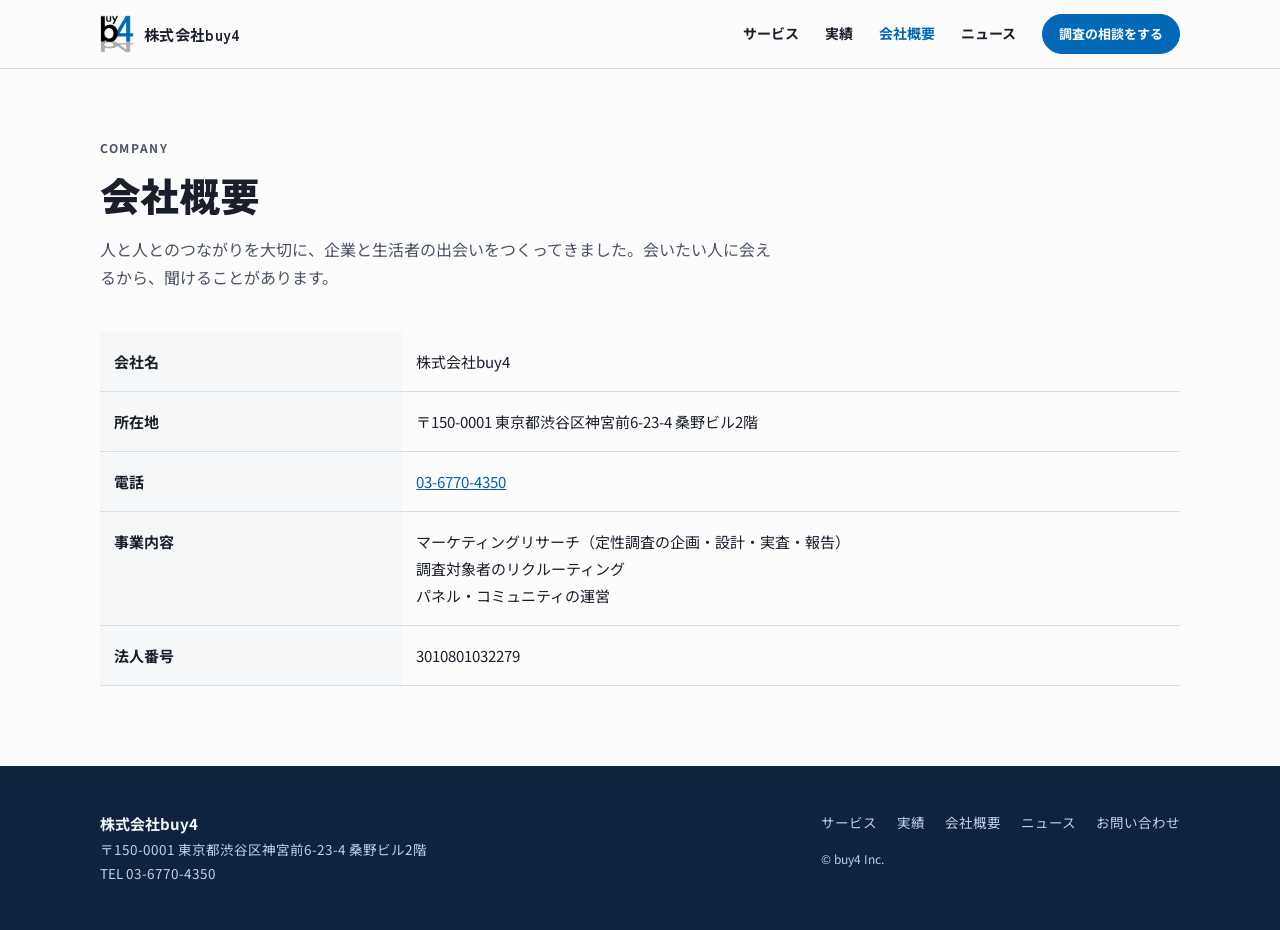
==== company/index.html @ a8a18e28 "Add buy4 corporate site Co-Authored-By: Claude Opus 5.5 (1M context) <noreply@anthropic.com> Claude-" ====
<!doctype html>
<html lang="ja">
<head>
<meta charset="utf-8">
<meta name="viewport" content="width=device-width, initial-scale=1">
<title>会社概要｜株式会社buy4</title>
<meta name="description" content="株式会社buy4の会社概要です。東京都渋谷区神宮前のマーケティングリサーチ会社です。">
<meta property="og:type" content="website">
<meta property="og:site_name" content="株式会社buy4">
<meta property="og:title" content="会社概要｜株式会社buy4">
<meta property="og:description" content="株式会社buy4の会社概要です。東京都渋谷区神宮前のマーケティングリサーチ会社です。">
<meta property="og:image" content="../assets/img/ogp.png">
<meta name="twitter:card" content="summary_large_image">
<link rel="icon" href="../assets/img/favicon-32.png" sizes="32x32">
<link rel="apple-touch-icon" href="../assets/img/apple-touch-icon.png">
<link rel="preconnect" href="https://fonts.googleapis.com">
<link rel="preconnect" href="https://fonts.gstatic.com" crossorigin>
<link rel="stylesheet" href="https://fonts.googleapis.com/css2?family=Noto+Sans+JP:wght@400;500;700&family=Zen+Kaku+Gothic+New:wght@500;700;900&display=swap">
<link rel="stylesheet" href="../assets/style.css">
</head>
<body>
<a class="skip" href="#main">本文へ移動</a>
<header class="site-header">
  <div class="in">
    <a class="brand" href="../"><img src="../assets/img/logo.png" alt="buy4" width="34" height="39"><span>株式会社buy4</span></a>
    <button class="menu-btn" type="button" aria-expanded="false" aria-controls="gnav">メニュー</button>
    <nav class="gnav" id="gnav" aria-label="メインメニュー">
      <ul>
        <li><a href="../services/">サービス</a></li>
        <li><a href="../works/">実績</a></li>
        <li><a href="../company/" aria-current="page">会社概要</a></li>
        <li><a href="../news/">ニュース</a></li>
        <li><a class="btn sm" href="../contact/">調査の相談をする</a></li>
      </ul>
    </nav>
  </div>
</header>
<main id="main">
  <section class="ph"><div class="in">
    <p class="eyebrow">COMPANY</p>
    <h1>会社概要</h1>
    <p>人と人とのつながりを大切に、企業と生活者の出会いをつくってきました。会いたい人に会えるから、聞けることがあります。</p>
  </div></section>
  <section class="sec" style="padding-top:24px"><div class="in">
    <table class="tbl">
      <tr><th>会社名</th><td>株式会社buy4</td></tr>
      <!-- TODO: 設立・代表者が決まったら下の2行のコメントを外して記入
      <tr><th>設立</th><td></td></tr>
      <tr><th>代表者</th><td></td></tr>
      -->
      <tr><th>所在地</th><td>〒150-0001 東京都渋谷区神宮前6-23-4 桑野ビル2階</td></tr>
      <tr><th>電話</th><td><a href="tel:0367704350">03-6770-4350</a></td></tr>
      <tr><th>事業内容</th><td>マーケティングリサーチ（定性調査の企画・設計・実査・報告）<br>調査対象者のリクルーティング<br>パネル・コミュニティの運営</td></tr>
      <tr><th>法人番号</th><td>3010801032279</td></tr>
    </table>
  </div></section>
</main>
<footer class="site-footer">
  <div class="in">
    <div>
      <b>株式会社buy4</b><br>
      〒150-0001 東京都渋谷区神宮前6-23-4 桑野ビル2階<br>
      TEL 03-6770-4350
    </div>
    <div>
      <ul>
        <li><a href="../services/">サービス</a></li>
        <li><a href="../works/">実績</a></li>
        <li><a href="../company/">会社概要</a></li>
        <li><a href="../news/">ニュース</a></li>
        <li><a href="../contact/">お問い合わせ</a></li>
      </ul>
      <small>© buy4 Inc.</small>
    </div>
  </div>
</footer>
<script src="../assets/main.js"></script>
</body>
</html>
---- assets/style.css ----
/* 株式会社buy4 コーポレートサイト
   色・書体はサービス紹介資料（2026）とそろえています */
:root{
  --bg:#FCFCFD; --bg2:#F6F7F9; --fg:#1A1F2B; --muted:#4A5263; --line:#D6DEE8;
  --blue:#0068B7; --blue2:#0A5FAE; --navy:#0F2340; --navy2:#18325A; --sky:#8DB8E8;
  --on-navy:#F3F6FA; --on-navy2:#BFD0E6; --chip-bg:#E3ECF7; --chip-fg:#0B3F78; --danger:#B23A3A;
  --display:'Zen Kaku Gothic New','Noto Sans JP','Hiragino Kaku Gothic ProN',Meiryo,sans-serif;
  --body:'Noto Sans JP','Hiragino Kaku Gothic ProN',Meiryo,sans-serif;
  --max:1120px;
}
*{box-sizing:border-box}
html{scroll-behavior:smooth}
body{margin:0;background:var(--bg);color:var(--fg);font-family:var(--body);font-size:16px;line-height:1.8;-webkit-text-size-adjust:100%}
img{max-width:100%;height:auto;display:block}
a{color:var(--blue2)}
h1,h2,h3{margin:0;text-wrap:balance;line-height:1.4;word-break:auto-phrase}
p{margin:0}
.in{max-width:var(--max);margin:0 auto;padding-inline:20px}
.skip{position:absolute;left:-9999px}.skip:focus{left:12px;top:12px;background:var(--bg);padding:8px 12px;z-index:99}
:focus-visible{outline:2px solid var(--blue);outline-offset:3px}

/* header */
.site-header{position:sticky;top:0;z-index:20;background:rgba(252,252,253,.94);backdrop-filter:blur(8px);border-bottom:1px solid var(--line)}
.site-header .in{display:flex;align-items:center;justify-content:space-between;gap:16px;min-height:68px}
.brand{display:flex;align-items:center;gap:10px;text-decoration:none;color:var(--fg)}
.brand img{width:34px}
.brand span{font-family:var(--display);font-weight:700;font-size:15px;letter-spacing:.02em}
.gnav ul{display:flex;align-items:center;gap:26px;list-style:none;margin:0;padding:0;font-size:14px;font-weight:700}
.gnav a{color:var(--fg);text-decoration:none}
.gnav a:hover,.gnav a[aria-current="page"]{color:var(--blue)}
.menu-btn{display:none;font:inherit;font-weight:700;font-size:14px;background:none;border:1px solid var(--line);border-radius:8px;padding:6px 12px;color:var(--fg);cursor:pointer}
@media (max-width:820px){
  .menu-btn{display:block}
  .gnav{display:none;position:absolute;left:0;right:0;top:100%;background:var(--bg);border-bottom:1px solid var(--line)}
  .gnav.open{display:block}
  .gnav ul{flex-direction:column;align-items:stretch;gap:0;padding:8px 20px 16px}
  .gnav li a{display:block;padding:12px 0;border-bottom:1px solid var(--line)}
  .gnav li:last-child a{border:0;margin-top:12px;text-align:center}
}

/* buttons */
.btn{display:inline-block;background:var(--blue);color:#FFFFFF;font-weight:700;border-radius:999px;padding:12px 26px;font-size:15px;text-decoration:none;border:1.5px solid var(--blue);transition:background .15s}
.btn:hover{background:var(--blue2)}
.btn.ghost{background:transparent;color:var(--blue)}
.btn.ghost:hover{background:var(--chip-bg)}
.btn.white{background:#FFFFFF;color:var(--blue);border-color:#FFFFFF}
.btn.sm{padding:7px 16px;font-size:13px}
.gnav .btn{color:#FFFFFF}

.eyebrow{font-size:12px;font-weight:700;color:var(--blue2);letter-spacing:.14em}

/* hero */
.hero .in{display:grid;grid-template-columns:minmax(0,1.35fr) minmax(0,1fr);gap:48px;align-items:center;padding-block:72px 56px}
@media (max-width:820px){.hero .in{grid-template-columns:minmax(0,1fr);padding-block:44px 36px;gap:28px}}
.hero h1{font-family:var(--display);font-weight:900;font-size:clamp(30px,4.4vw,50px);line-height:1.35;margin-top:14px}
.hero h1 span{display:inline-block}
.hero .lead{color:var(--muted);margin-top:18px;font-size:16.5px;max-width:34em}
.hero .ctas{display:flex;gap:12px;margin-top:28px;flex-wrap:wrap}
.net{margin:0;background:var(--navy);border-radius:20px;aspect-ratio:1/1;max-width:440px;width:100%;justify-self:end;overflow:hidden}
@media (max-width:820px){.net{justify-self:stretch;max-width:100%;aspect-ratio:16/10}}
.net canvas{width:100%;height:100%;display:block}

/* stats */
.stats{border-block:1px solid var(--line);background:var(--bg)}
.stats .in{display:grid;grid-template-columns:repeat(4,minmax(0,1fr))}
@media (max-width:820px){.stats .in{grid-template-columns:repeat(2,minmax(0,1fr))}}
.stat{padding:22px 18px;display:flex;flex-direction:column;gap:2px;border-left:1px solid var(--line)}
.stat:first-child{border-left:0}
@media (max-width:820px){.stat:nth-child(3){border-left:0}.stat:nth-child(n+3){border-top:1px solid var(--line)}}
.stat b{font-family:var(--display);font-size:clamp(22px,2.6vw,30px);font-weight:900;color:var(--blue2);font-variant-numeric:tabular-nums;line-height:1.25}
.stat span{font-size:13px;color:var(--muted)}

/* sections */
.sec{padding-block:80px}
@media (max-width:820px){.sec{padding-block:56px}}
.sec .in{display:flex;flex-direction:column;gap:32px}
.sec.alt{background:var(--bg2)}
.sec.dark{background:var(--navy);color:var(--on-navy)}
.sec.dark .eyebrow{color:var(--sky)}
.sec-h h2{font-family:var(--display);font-size:clamp(23px,2.8vw,32px);font-weight:700;margin-top:8px}
.sec-h p{color:var(--muted);margin-top:10px;max-width:40em}
.sec.dark .sec-h p{color:var(--on-navy2)}
.grid3{display:grid;grid-template-columns:repeat(3,minmax(0,1fr));gap:20px}
.grid4{display:grid;grid-template-columns:repeat(4,minmax(0,1fr));gap:16px}
@media (max-width:980px){.grid4{grid-template-columns:repeat(2,minmax(0,1fr))}}
@media (max-width:820px){.grid3{grid-template-columns:minmax(0,1fr)}}
@media (max-width:560px){.grid4{grid-template-columns:minmax(0,1fr)}}

.card{background:var(--bg);border-radius:16px;padding:30px;display:flex;flex-direction:column;gap:12px;box-shadow:0 4px 24px rgba(16,40,80,.08)}
.card .num{font-family:var(--display);font-weight:900;font-size:34px;color:var(--blue2);line-height:1}
.card h3{font-size:19px;font-weight:700;line-height:1.5}
.card p{font-size:14.5px;color:var(--muted)}

.pcard{background:var(--navy2);border-radius:16px;padding:24px;display:flex;flex-direction:column;gap:8px}
.pcard b{font-family:var(--display);font-size:30px;font-weight:900;color:var(--sky);font-variant-numeric:tabular-nums;line-height:1.2}
.pcard h3{font-size:17px;color:var(--on-navy)}
.pcard p{font-size:13.5px;color:var(--on-navy2)}
.pcard .tag{align-self:flex-start;margin-top:auto;font-size:12px;font-weight:700;background:var(--sky);color:var(--navy);border-radius:999px;padding:2px 12px}

.partner{display:grid;grid-template-columns:minmax(0,200px) minmax(0,1fr);gap:20px;align-items:center;border:1px solid rgba(141,184,232,.35);border-radius:16px;padding:24px}
@media (max-width:560px){.partner{grid-template-columns:minmax(0,1fr);gap:10px}}
.partner-h{display:flex;flex-direction:column;gap:6px;align-items:flex-start}
.partner-h b{font-family:var(--display);font-size:30px;font-weight:900;color:var(--sky);font-variant-numeric:tabular-nums;line-height:1.2}
.partner .tag{font-size:12px;font-weight:700;background:var(--sky);color:var(--navy);border-radius:999px;padding:2px 12px}
.partner h3{font-size:17px;color:var(--on-navy)}
.partner p{font-size:14px;color:var(--on-navy2);margin-top:4px}
.case{background:var(--bg);border-radius:14px;padding:24px;display:flex;flex-direction:column;gap:10px;border:1px solid var(--line)}
.chip{align-self:flex-start;font-size:12px;font-weight:700;color:var(--chip-fg);background:var(--chip-bg);border-radius:999px;padding:2px 12px}
.case h3{font-size:16.5px;line-height:1.55}
.case dl{display:grid;grid-template-columns:auto 1fr;gap:4px 12px;font-size:13.5px;color:var(--muted);margin:auto 0 0;border-top:1px solid var(--line);padding-top:12px}
.case dt{font-weight:700;color:var(--fg)}.case dd{margin:0}

.steps{display:grid;grid-template-columns:repeat(4,minmax(0,1fr));gap:16px;list-style:none;margin:0;padding:0}
@media (max-width:820px){.steps{grid-template-columns:repeat(2,minmax(0,1fr))}}
@media (max-width:480px){.steps{grid-template-columns:minmax(0,1fr)}}
.steps li{border-top:3px solid var(--blue2);padding-top:14px;display:flex;flex-direction:column;gap:6px}
.steps b{font-size:16.5px}
.steps p{font-size:14px;color:var(--muted)}

.cta{background:var(--blue);color:#FFFFFF;border-radius:20px;padding:40px;display:flex;justify-content:space-between;align-items:center;gap:24px;flex-wrap:wrap}
@media (max-width:560px){.cta{padding:28px}}
.cta h2{font-family:var(--display);font-size:clamp(20px,2.4vw,26px);font-weight:700}
.cta p{font-size:14.5px;opacity:.92;margin-top:6px}
.cta .side{display:flex;flex-direction:column;gap:10px;align-items:flex-start}
.cta .tel{font-family:var(--display);font-size:26px;font-weight:900;font-variant-numeric:tabular-nums;color:#FFFFFF;text-decoration:none}

/* sub pages */
.ph{padding-block:56px 16px}
.ph h1{font-family:var(--display);font-size:clamp(28px,3.6vw,40px);font-weight:900;margin-top:8px}
.ph p{color:var(--muted);margin-top:12px;max-width:42em}
.svc{display:grid;grid-template-columns:minmax(0,260px) minmax(0,1fr);gap:28px;padding-block:36px;border-top:1px solid var(--line)}
@media (max-width:720px){.svc{grid-template-columns:minmax(0,1fr);gap:12px}}
.svc h2{font-family:var(--display);font-size:22px;font-weight:700;margin-top:6px}
.svc ul{margin:12px 0 0;padding-left:1.2em;color:var(--muted);font-size:15px}
.methods{display:flex;flex-wrap:wrap;gap:8px;margin-top:14px;list-style:none;padding:0}
.methods li{border:1px solid var(--line);background:var(--bg);border-radius:999px;padding:5px 14px;font-size:14px}

.tbl{width:100%;border-collapse:collapse;font-size:15px}
.tbl th{width:28%;text-align:left;font-weight:700;padding:16px 14px;border-bottom:1px solid var(--line);vertical-align:top;background:var(--bg2)}
.tbl td{padding:16px 14px;border-bottom:1px solid var(--line)}
@media (max-width:560px){.tbl th,.tbl td{display:block;width:100%}.tbl th{border-bottom:0;padding-bottom:4px}.tbl td{padding-top:4px}}

/* contact */
.contact-grid{display:grid;grid-template-columns:minmax(0,1.6fr) minmax(0,1fr);gap:40px;align-items:start}
@media (max-width:860px){.contact-grid{grid-template-columns:minmax(0,1fr)}}
.form{display:grid;grid-template-columns:repeat(2,minmax(0,1fr));gap:16px}
@media (max-width:560px){.form{grid-template-columns:minmax(0,1fr)}}
.field{display:flex;flex-direction:column;gap:6px;font-size:14px;font-weight:700;min-width:0}
.full{grid-column:1/-1}
.req{color:var(--danger);font-size:11px;font-weight:700;margin-left:6px}
.form input,.form select,.form textarea{font:inherit;font-weight:400;font-size:15px;border:1px solid var(--line);border-radius:10px;padding:10px 12px;background:#FFFFFF;color:var(--fg);width:100%}
.form textarea{resize:vertical}
fieldset.field{border:0;padding:0;margin:0}
fieldset.field legend{padding:0;margin-bottom:6px}
.radios{display:flex;flex-wrap:wrap;gap:8px 18px;font-weight:400}
.radios label{display:flex;align-items:center;gap:6px}
.form-note{font-size:13px;color:var(--muted);font-weight:400}
.form-msg{grid-column:1/-1;font-size:14px;color:var(--danger)}
.form-msg.ok{color:var(--blue2)}
.aside-box{background:var(--bg2);border-radius:16px;padding:28px;display:flex;flex-direction:column;gap:14px}
.aside-box h2{font-family:var(--display);font-size:18px}
.aside-box .big{font-family:var(--display);font-size:24px;font-weight:900;color:var(--blue2);text-decoration:none;font-variant-numeric:tabular-nums}

/* news */
.news-list{list-style:none;margin:0;padding:0;border-top:1px solid var(--line)}
.news-list li{border-bottom:1px solid var(--line)}
.news-list a{display:grid;grid-template-columns:110px 96px minmax(0,1fr);gap:14px;align-items:baseline;padding:18px 4px;color:var(--fg);text-decoration:none}
.news-list a:hover h3{color:var(--blue)}
@media (max-width:560px){.news-list a{grid-template-columns:auto 1fr;gap:6px 12px}.news-list a h3{grid-column:1/-1}}
.news-list time{color:var(--muted);font-variant-numeric:tabular-nums;font-size:14px}
.news-list h3{font-size:16px;font-weight:500}
.article{max-width:760px}
.article .meta{display:flex;gap:12px;align-items:center;color:var(--muted);font-size:14px}
.article h1{font-family:var(--display);font-size:clamp(24px,3vw,32px);font-weight:700;margin-top:10px}
.article .body{margin-top:28px;display:flex;flex-direction:column;gap:18px;font-size:16px}
.back{display:inline-block;margin-top:40px;font-weight:700;font-size:14px}

/* footer */
.site-footer{background:var(--navy);color:var(--on-navy2);font-size:13.5px;padding-block:44px}
.site-footer .in{display:flex;justify-content:space-between;gap:28px;flex-wrap:wrap}
.site-footer b{color:var(--on-navy);font-size:15px}
.site-footer ul{list-style:none;margin:0;padding:0;display:flex;gap:20px;flex-wrap:wrap}
.site-footer a{color:var(--on-navy2);text-decoration:none}
.site-footer a:hover{color:var(--on-navy)}
.site-footer small{display:block;margin-top:14px;font-size:12px}

@media (prefers-reduced-motion:reduce){html{scroll-behavior:auto}*{transition:none!important}}
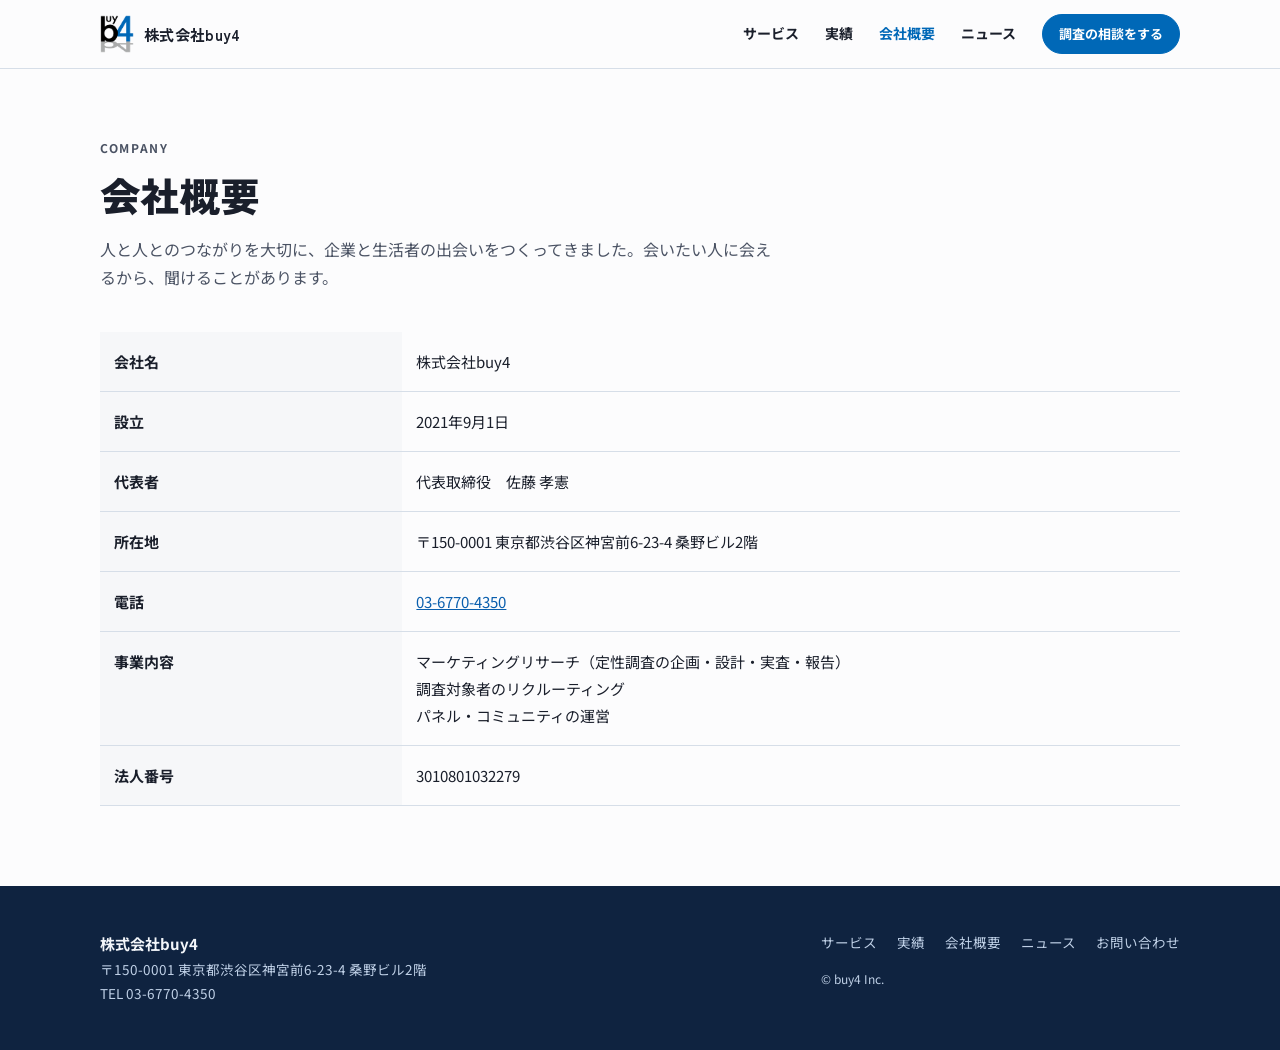
==== commit a942ccd0: "会社概要に設立日と代表者を追加 Co-Authored-By: Claude Opus 5.5 (1M context) <noreply@anthropic.com> Claude-Session:" ====
--- a/company/index.html
+++ b/company/index.html
@@ -44,10 +44,8 @@
   <section class="sec" style="padding-top:24px"><div class="in">
     <table class="tbl">
       <tr><th>会社名</th><td>株式会社buy4</td></tr>
-      <!-- TODO: 設立・代表者が決まったら下の2行のコメントを外して記入
-      <tr><th>設立</th><td></td></tr>
-      <tr><th>代表者</th><td></td></tr>
-      -->
+      <tr><th>設立</th><td>2021年9月1日</td></tr>
+      <tr><th>代表者</th><td>代表取締役　佐藤 孝憲</td></tr>
       <tr><th>所在地</th><td>〒150-0001 東京都渋谷区神宮前6-23-4 桑野ビル2階</td></tr>
       <tr><th>電話</th><td><a href="tel:0367704350">03-6770-4350</a></td></tr>
       <tr><th>事業内容</th><td>マーケティングリサーチ（定性調査の企画・設計・実査・報告）<br>調査対象者のリクルーティング<br>パネル・コミュニティの運営</td></tr>
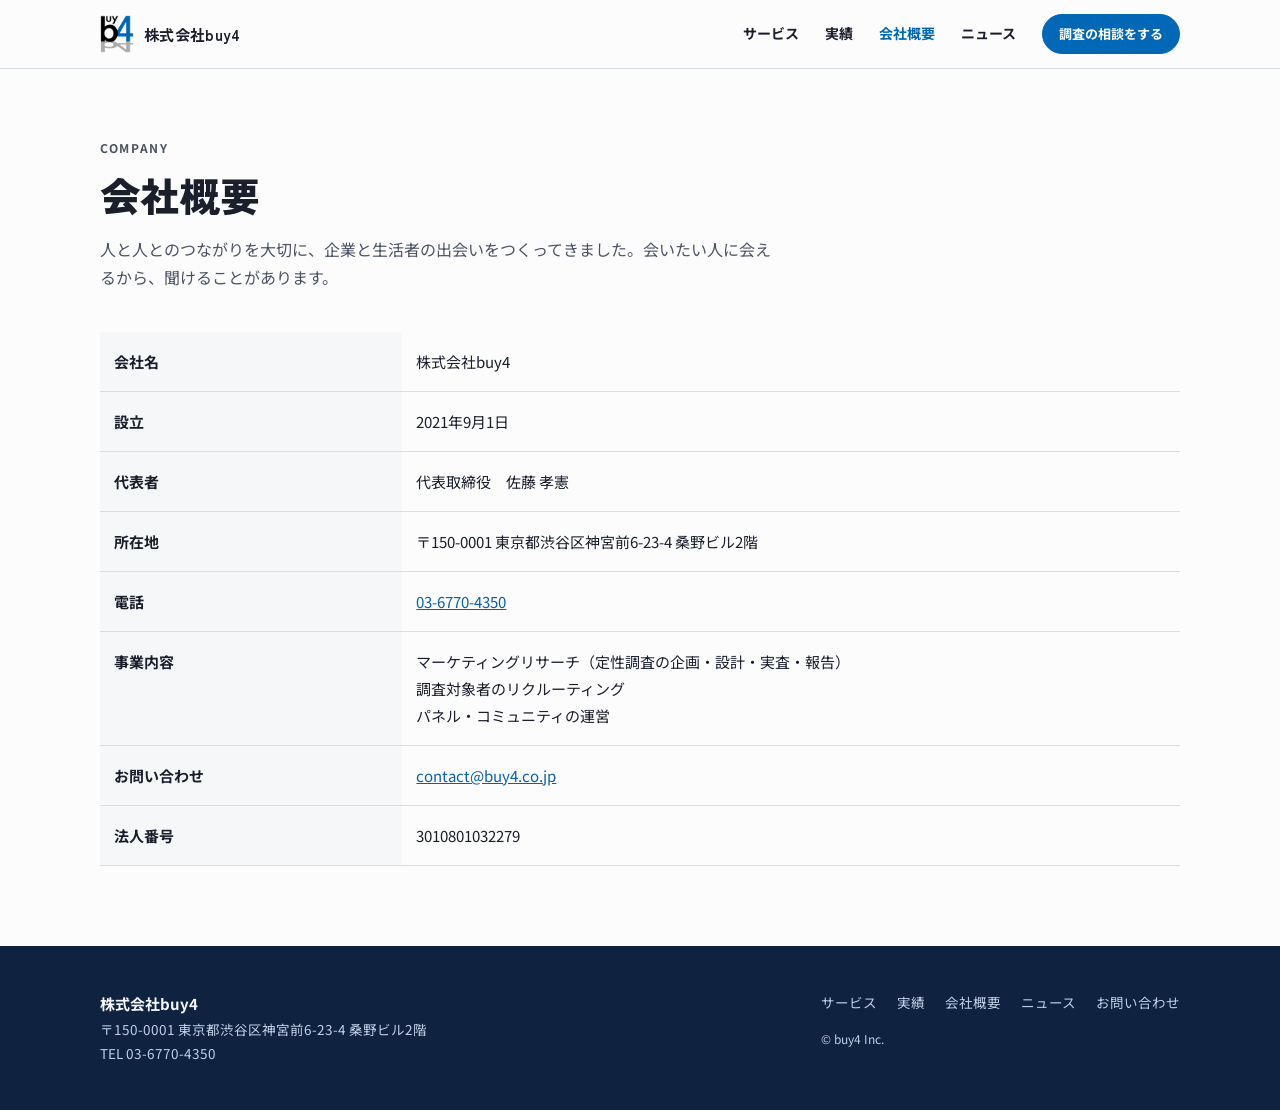
==== commit cf5d4eee: "全体見直し：対応年代を小学生〜に、トップの実績を入れ替え、会社概要に問い合わせ先、SNS共有画像にキャッチコピー Co-Authored-By: Claude Opus 5.5 (1M context" ====
--- a/company/index.html
+++ b/company/index.html
@@ -9,7 +9,9 @@
 <meta property="og:site_name" content="株式会社buy4">
 <meta property="og:title" content="会社概要｜株式会社buy4">
 <meta property="og:description" content="株式会社buy4の会社概要です。東京都渋谷区神宮前のマーケティングリサーチ会社です。">
-<meta property="og:image" content="../assets/img/ogp.png">
+<meta property="og:image" content="https://www.buy4.co.jp/assets/img/ogp.png">
+<link rel="canonical" href="https://www.buy4.co.jp/company/">
+<meta property="og:url" content="https://www.buy4.co.jp/company/">
 <meta name="twitter:card" content="summary_large_image">
 <link rel="icon" href="../assets/img/favicon-32.png" sizes="32x32">
 <link rel="apple-touch-icon" href="../assets/img/apple-touch-icon.png">
@@ -49,7 +51,8 @@
       <tr><th>所在地</th><td>〒150-0001 東京都渋谷区神宮前6-23-4 桑野ビル2階</td></tr>
       <tr><th>電話</th><td><a href="tel:0367704350">03-6770-4350</a></td></tr>
       <tr><th>事業内容</th><td>マーケティングリサーチ（定性調査の企画・設計・実査・報告）<br>調査対象者のリクルーティング<br>パネル・コミュニティの運営</td></tr>
-      <tr><th>法人番号</th><td>3010801032279</td></tr>
+      <tr><th>お問い合わせ</th><td><a href="mailto:contact@buy4.co.jp">contact@buy4.co.jp</a></td></tr>
+        <tr><th>法人番号</th><td>3010801032279</td></tr>
     </table>
   </div></section>
 </main>
--- a/assets/style.css
+++ b/assets/style.css
@@ -185,3 +185,24 @@
 .site-footer small{display:block;margin-top:14px;font-size:12px}
 
 @media (prefers-reduced-motion:reduce){html{scroll-behavior:auto}*{transition:none!important}}
+
+/* スマホ調整 2026-10-16 */
+.form input[type=radio]{width:18px;height:18px;padding:0;margin:0;flex:none;accent-color:var(--blue2)}
+.radios label{border:1px solid var(--line);border-radius:999px;padding:8px 14px;background:#FFFFFF;cursor:pointer;line-height:1.4}
+.radios label:has(input:checked){border-color:var(--blue2);background:var(--chip-bg)}
+@media (max-width:560px){
+  .radios{flex-direction:column;align-items:stretch;gap:8px}
+  .radios label{border-radius:10px;padding:12px 14px}
+  .hero .ctas .btn{flex:1 1 100%;justify-content:center;text-align:center}
+  .cta .btn{width:100%;justify-content:center;text-align:center}
+  .form .btn{width:100%;justify-content:center}
+  .case{padding:20px}
+  .case dl{grid-template-columns:3em 1fr}
+}
+@media (max-width:420px){
+  .stat{padding:18px 12px}
+  .stat b{font-size:19px;white-space:nowrap}
+  .stat span{font-size:12px}
+}
+.stat span{word-break:auto-phrase}
+.news-list .chip{justify-self:start}
